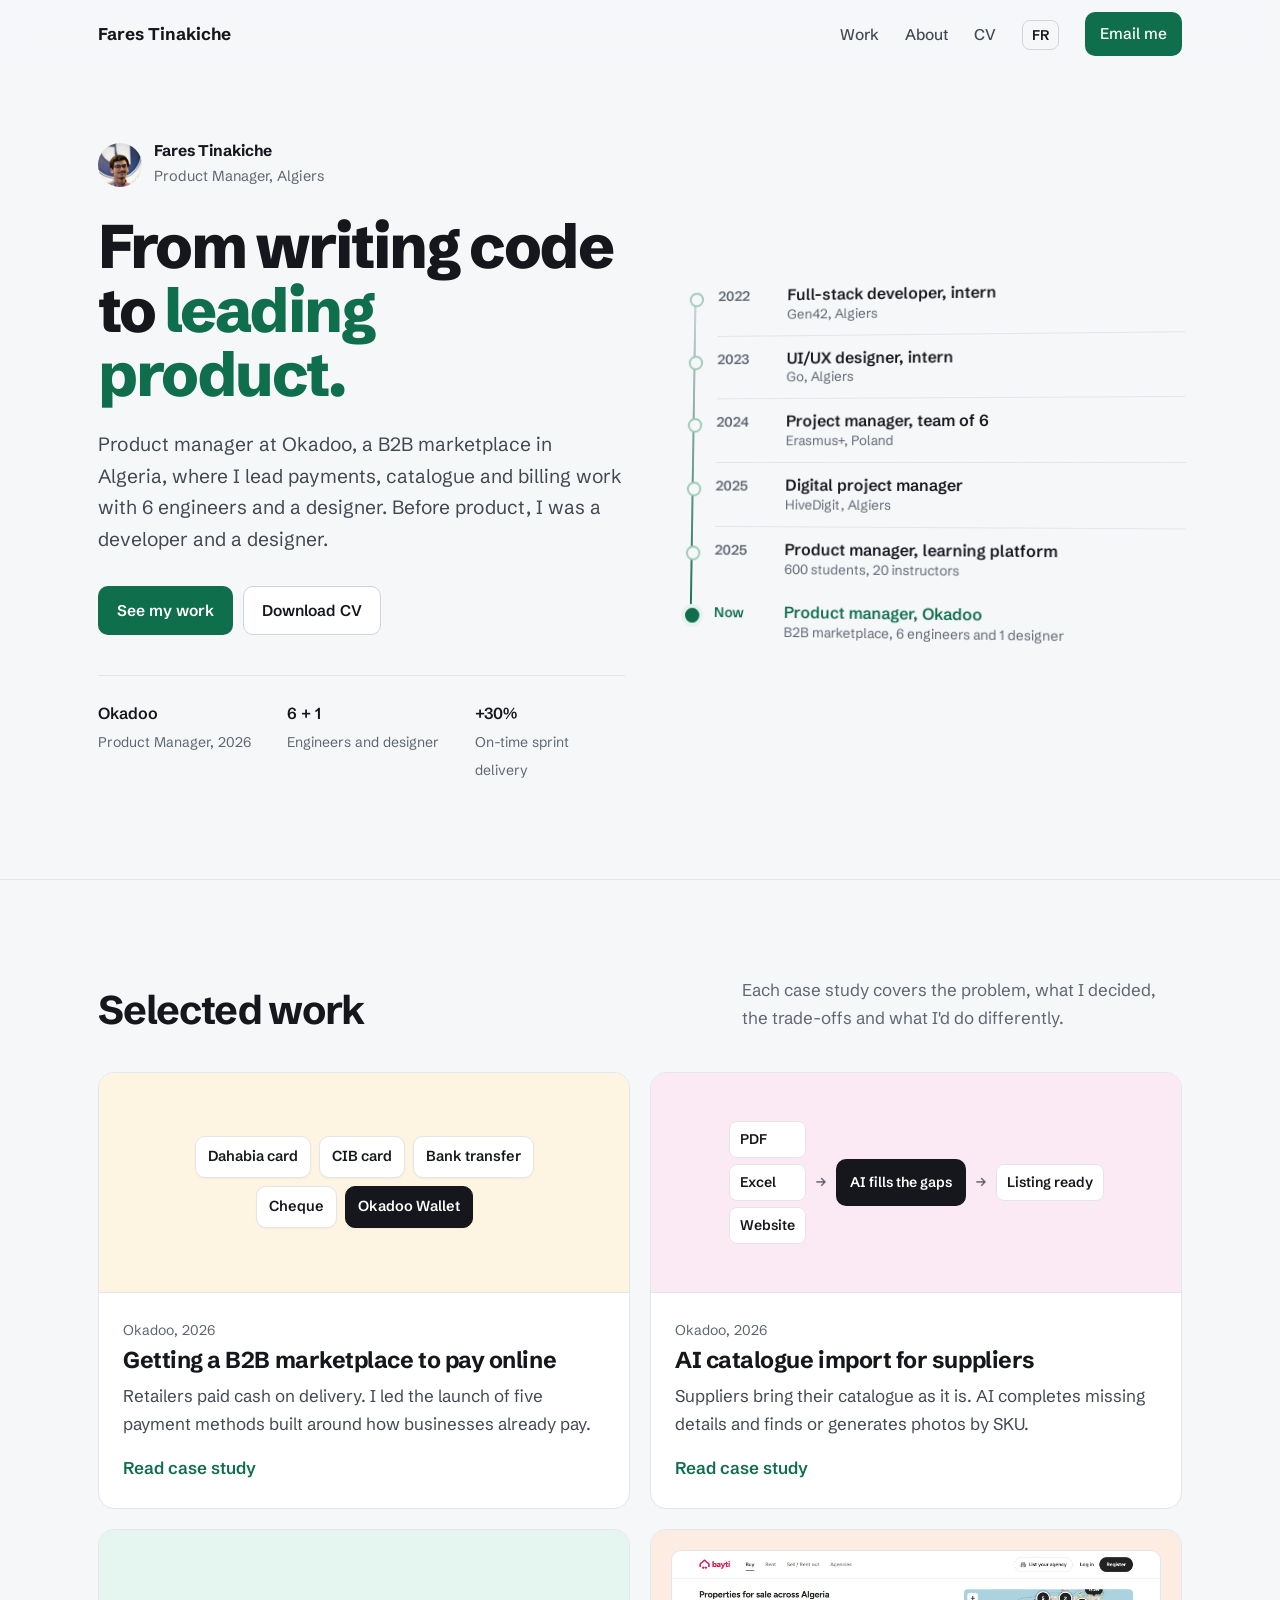
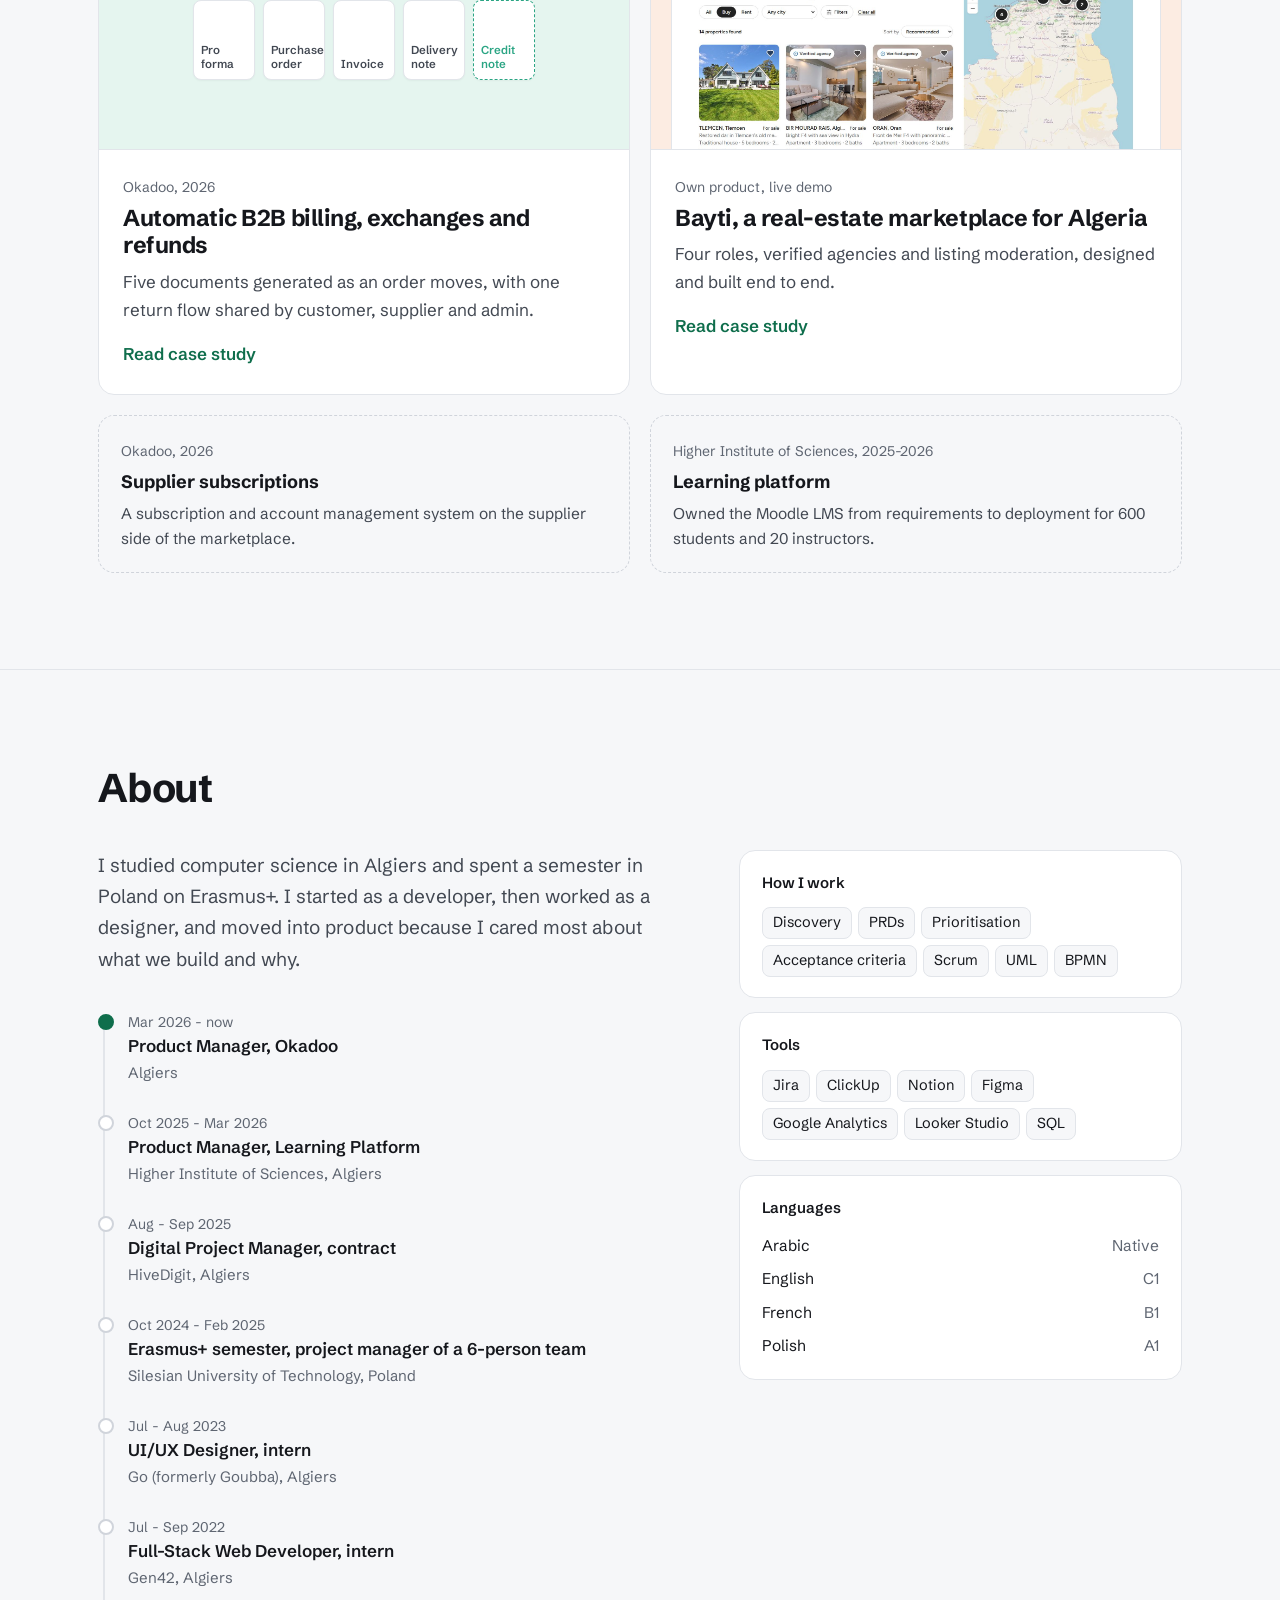
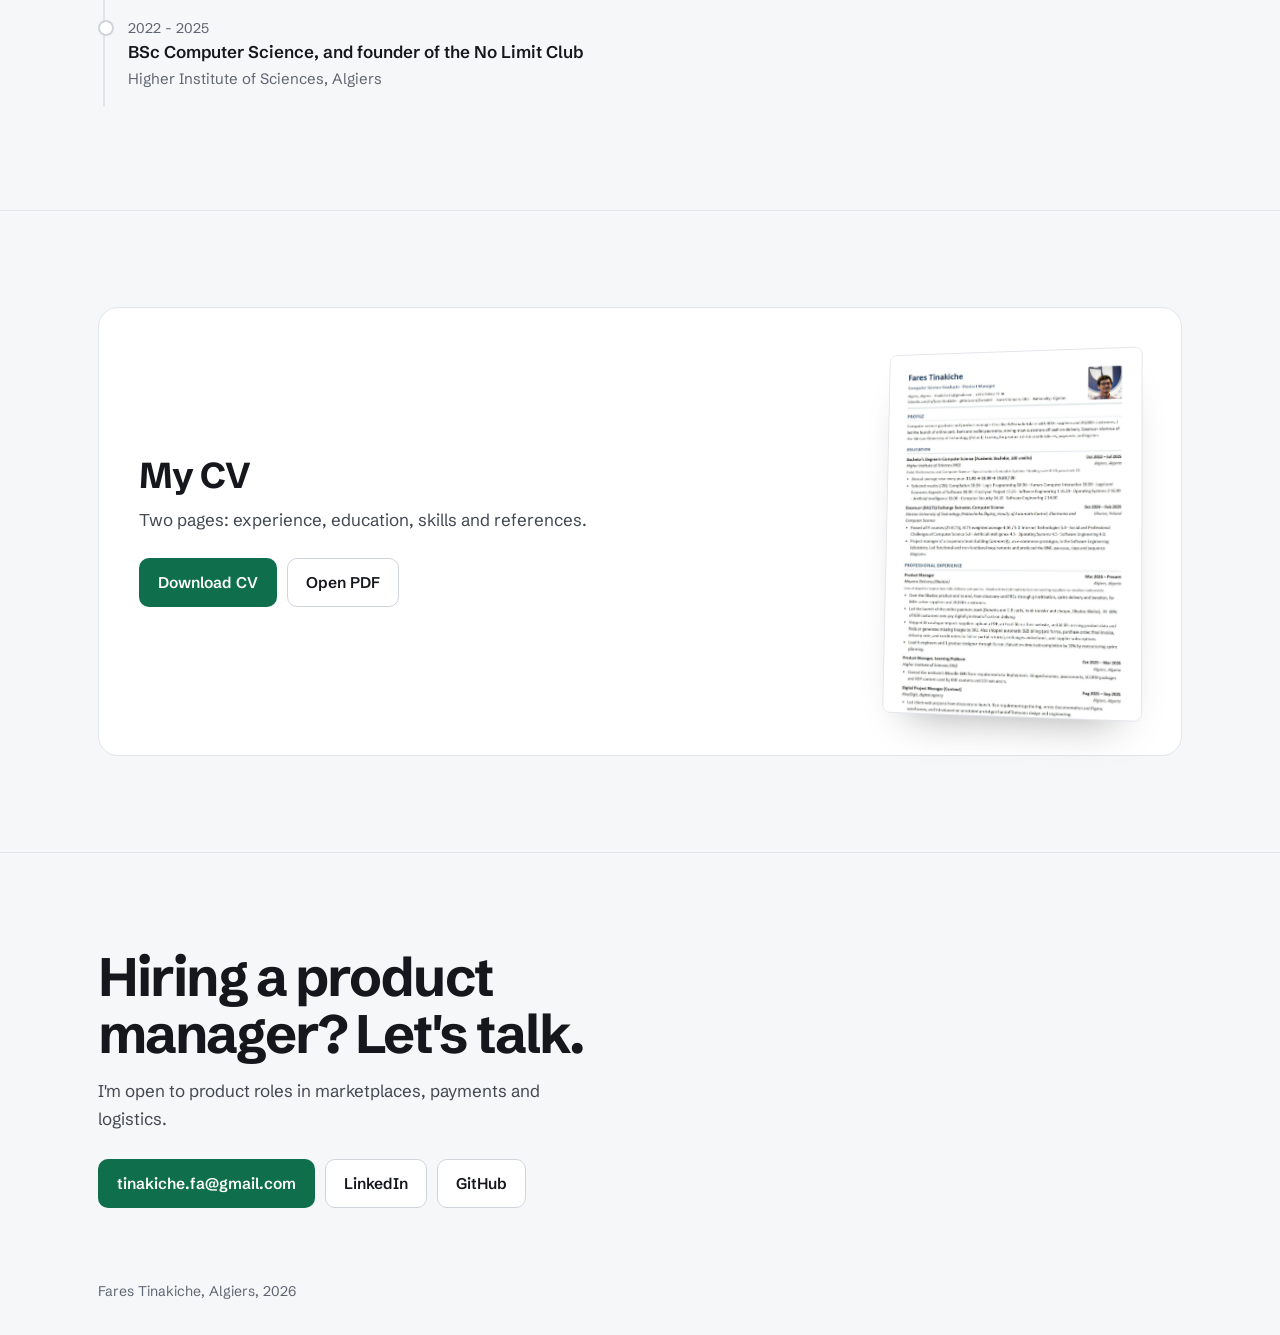
==== index.html @ 89c1ba53 "Portfolio site with English and French versions Co-Authored-By: Claude Opus 5.5 <noreply@anthropic.c" ====
<!doctype html>
<html lang="en">
<head>
<meta charset="utf-8">
<meta name="viewport" content="width=device-width, initial-scale=1">
<title>Fares Tinakiche, Product Manager</title>
<meta name="description" content="Fares Tinakiche, product manager at Okadoo, a B2B marketplace in Algeria. Case studies in payments, AI catalogue import and B2B billing.">
<link rel="icon" href="data:image/svg+xml,%3Csvg xmlns='http://www.w3.org/2000/svg' viewBox='0 0 32 32'%3E%3Crect width='32' height='32' rx='8' fill='%230f6e4c'/%3E%3Ctext x='16' y='21' font-family='Arial' font-weight='700' font-size='13' text-anchor='middle' fill='white'%3EFT%3C/text%3E%3C/svg%3E">
<link rel="preconnect" href="https://fonts.googleapis.com">
<link rel="preconnect" href="https://fonts.gstatic.com" crossorigin>
<link href="https://fonts.googleapis.com/css2?family=Schibsted+Grotesk:wght@400;500;600;700;800&display=swap" rel="stylesheet">
<style>
:root{
  --bg:#f6f7f9; --surface:#fff; --ink:#15171c; --ink-2:#424852; --muted:#5f6672; --line:#e2e5ea; --line-2:#d0d4db;
  --accent:#0f6e4c; --accent-bg:#e7f3ee;
  --pay:#f2b630; --ai:#d95a9a; --bill:#2ba584; --bayti:#e8763a;
  --sans:"Schibsted Grotesk",system-ui,"Segoe UI",sans-serif;
  --max:1140px; --r:16px;
}
*{box-sizing:border-box}
html{scroll-behavior:smooth;-webkit-text-size-adjust:100%}
@media (prefers-reduced-motion:reduce){html{scroll-behavior:auto}*{animation:none!important;transition:none!important}}
body{margin:0;background:var(--bg);color:var(--ink);font-family:var(--sans);font-size:17px;line-height:1.65;-webkit-font-smoothing:antialiased}
a{color:inherit}
img{display:block;max-width:100%;height:auto}
h1,h2,h3,p{margin:0}
:focus-visible{outline:2.5px solid var(--accent);outline-offset:3px;border-radius:6px}
.skip{position:absolute;left:-999px;top:8px;background:var(--ink);color:#fff;padding:8px 14px;z-index:60;border-radius:8px}
.skip:focus{left:8px}
.wrap{max-width:var(--max);margin:0 auto;padding:0 28px}
@media (max-width:640px){.wrap{padding:0 16px}body{font-size:16px}}

/* nav */
.nav{position:sticky;top:0;z-index:20;background:rgba(246,247,249,.85);backdrop-filter:blur(12px);-webkit-backdrop-filter:blur(12px);border-bottom:1px solid transparent;transition:border-color .2s}
.nav.scrolled{border-bottom-color:var(--line)}
.nav .wrap{display:flex;justify-content:space-between;align-items:center;height:68px}
.brand{font-weight:700;text-decoration:none;font-size:17px}
.nav ul{list-style:none;margin:0;padding:0;display:flex;gap:26px;align-items:center}
.nav ul a{text-decoration:none;font-size:15.5px;color:var(--ink-2);font-weight:500}
.nav ul a:hover{color:var(--ink)}
@media (max-width:640px){.nav .opt{display:none}}

.btn{display:inline-flex;align-items:center;gap:8px;padding:11px 18px;border-radius:10px;font-weight:600;font-size:15.5px;text-decoration:none;border:1px solid transparent;transition:background .15s,border-color .15s}
.btn.primary{background:var(--accent);color:#fff}
.btn.primary:hover{background:#0b5a3e}
.btn.ghost{background:var(--surface);border-color:var(--line-2);color:var(--ink)}
.btn.ghost:hover{border-color:var(--ink)}
.nav .btn{padding:8px 14px}

/* hero */
.hero{padding:72px 0 96px}
.hero .wrap{display:grid;grid-template-columns:minmax(0,1.05fr) minmax(0,1fr);gap:56px;align-items:center}
.who{display:flex;align-items:center;gap:12px;margin-bottom:26px}
.who img{width:44px;height:44px;border-radius:50%;object-fit:cover}
.who b{display:block;font-size:15.5px;line-height:1.3}
.who span{font-size:14.5px;color:var(--muted)}
.status{display:inline-flex;align-items:center;gap:8px;font-size:14px;color:var(--accent);background:var(--accent-bg);padding:4px 10px;border-radius:999px;margin-left:auto;font-weight:500}
.status::before{content:"";width:7px;height:7px;border-radius:50%;background:var(--accent)}
.hero{position:relative;overflow:hidden}
.hero::before{content:"";position:absolute;inset:0;background-image:radial-gradient(#cfd3da 1.1px,transparent 1.3px);background-size:22px 22px;-webkit-mask-image:radial-gradient(ellipse 70% 80% at 72% 45%,#000 20%,transparent 75%);mask-image:radial-gradient(ellipse 70% 80% at 72% 45%,#000 20%,transparent 75%);pointer-events:none}
.hero .wrap{position:relative}
.hero h1{font-size:clamp(38px,4.8vw,62px);line-height:1.04;letter-spacing:-.04em;font-weight:800;max-width:17ch}
.rot{display:block;position:relative;height:2.12em;margin-top:.04em}
.rot span{position:absolute;left:0;right:0;top:0;color:var(--c);opacity:0;transform:translateY(60%);transition:opacity .45s,transform .6s cubic-bezier(.2,.8,.2,1)}
.rot span.on{opacity:1;transform:none}
.rot span.out{opacity:0;transform:translateY(-60%)}
.stage-nav{position:absolute;left:0;right:0;bottom:4px;display:flex;justify-content:center;gap:8px}
.stage-nav button{width:34px;height:6px;border-radius:3px;border:0;background:var(--line-2);cursor:pointer;padding:0;position:relative;overflow:hidden}
.stage-nav button.on::after{content:"";position:absolute;inset:0;background:var(--c);transform-origin:left;animation:fill var(--dur,3.6s) linear forwards}
.stage.paused .stage-nav button.on::after{animation-play-state:paused}
@keyframes fill{from{transform:scaleX(0)}to{transform:scaleX(1)}}
@media (prefers-reduced-motion:reduce){.stage-nav button.on::after{animation:none;transform:none}}
.hero .lede{font-size:clamp(17px,1.5vw,19.5px);color:var(--ink-2);max-width:48ch;margin:22px 0 30px}
.hero .actions{display:flex;gap:10px;flex-wrap:wrap}
.facts{display:grid;grid-template-columns:repeat(3,auto);justify-content:start;gap:8px 36px;margin-top:40px;padding-top:24px;border-top:1px solid var(--line)}
.facts b{display:block;font-size:16px;font-weight:600}
.facts span{font-size:14px;color:var(--muted)}
@media (max-width:900px){.hero .wrap{grid-template-columns:1fr;gap:48px}.hero{padding:40px 0 72px}}
@media (max-width:520px){.facts{grid-template-columns:1fr 1fr}}

/* the one 3D moment: a stack of case-study cards */
.stage{perspective:1600px;height:540px;position:relative;margin-top:110px}
.stack{position:absolute;inset:0;transform-style:preserve-3d;transform:rotateX(calc(14deg + var(--ty,0deg))) rotateY(calc(-22deg + var(--tx,0deg))) rotateZ(4deg);transition:transform .5s cubic-bezier(.2,.8,.2,1)}
.pc{position:absolute;left:50%;top:50%;width:min(380px,82vw);margin-left:calc(min(380px,82vw) / -2);margin-top:-104px;height:208px;background:var(--surface);border:1px solid var(--line);border-radius:var(--r);padding:20px 22px;text-decoration:none;display:flex;flex-direction:column;
  transform:translate3d(calc(var(--i) * 26px),calc(var(--i) * -76px),calc(var(--i) * -70px));transition:transform .45s cubic-bezier(.2,.8,.2,1),box-shadow .3s;
  box-shadow:0 1px 2px rgba(21,23,28,.06),0 24px 40px -24px rgba(21,23,28,.35)}
.pc:hover,.pc:focus-visible{transform:translate3d(calc(var(--i) * 26px - 34px),calc(var(--i) * -76px),calc(var(--i) * -70px + 60px))}
.pc .top{display:flex;justify-content:space-between;align-items:center;gap:12px}
.pc .k{font-size:13.5px;color:var(--muted);margin-top:2px}
.pc .dot{width:28px;height:28px;border-radius:8px;background:var(--c);display:grid;place-items:center}
.pc .dot svg{width:16px;height:16px}
.pc h3{font-size:21px;letter-spacing:-.02em;line-height:1.15}
.pc p{font-size:14.5px;color:var(--ink-2);margin-top:auto;line-height:1.5}
.pc .bar{height:4px;border-radius:2px;background:var(--c);margin-top:14px;width:42%}
.float{animation:float 7s ease-in-out infinite}
@keyframes float{50%{translate:0 -10px}}
.stage-hint{position:absolute;bottom:-6px;left:0;right:0;text-align:center;font-size:13.5px;color:var(--muted)}
@media (max-width:900px){.stage{height:400px}}
@media (max-width:520px){.stage{height:340px}.pc{height:180px;margin-top:-90px}.pc p{display:none}}

/* sections */
.sec{padding:96px 0;border-top:1px solid var(--line)}
.sec-head{display:flex;justify-content:space-between;align-items:end;gap:24px;margin-bottom:40px}
.sec h2{font-size:clamp(28px,3.2vw,40px);letter-spacing:-.03em;line-height:1.1}
.sec-head p{color:var(--muted);max-width:44ch}
@media (max-width:640px){.sec{padding:72px 0}.sec-head{flex-direction:column;align-items:start}}

.cases{display:grid;grid-template-columns:repeat(2,minmax(0,1fr));gap:20px}
.case{background:var(--surface);border:1px solid var(--line);border-radius:var(--r);overflow:hidden;text-decoration:none;display:flex;flex-direction:column;transition:border-color .2s,transform .2s}
.case:hover{border-color:var(--line-2);transform:translateY(-3px)}
.case .vis{height:220px;background:var(--tint);display:grid;place-items:center;padding:24px;border-bottom:1px solid var(--line);overflow:hidden}
.case .body{padding:22px 24px 26px}
.case .k{font-size:14px;color:var(--muted)}
.case h3{font-size:23px;letter-spacing:-.02em;margin:4px 0 8px;line-height:1.2}
.case p{color:var(--ink-2)}
.case .more{display:inline-block;margin-top:16px;font-weight:600;color:var(--accent)}
.case:hover .more{text-decoration:underline;text-underline-offset:4px}
@media (max-width:820px){.cases{grid-template-columns:1fr}}
/* small product illustrations, built from real facts */
.chips{display:flex;flex-wrap:wrap;gap:8px;justify-content:center;max-width:340px}
.chips span{background:#fff;border:1px solid var(--line);border-radius:10px;padding:8px 12px;font-size:14.5px;font-weight:600;box-shadow:0 1px 2px rgba(0,0,0,.04)}
.chips span.on{background:var(--ink);color:#fff;border-color:var(--ink)}
.flow{display:flex;align-items:center;gap:10px;font-size:14px;font-weight:600}
.flow .col{display:grid;gap:6px}
.flow .col span{background:#fff;border:1px solid var(--line);border-radius:8px;padding:6px 10px}
.flow .ai{background:var(--ink);color:#fff;border-radius:10px;padding:12px 14px}
.flow .arr{color:var(--muted)}
.docs{display:flex;gap:8px;align-items:flex-end}
.docs span{width:62px;height:80px;background:#fff;border:1px solid var(--line);border-radius:8px;display:flex;align-items:flex-end;padding:7px;font-size:11.5px;font-weight:600;line-height:1.2;color:var(--ink-2);box-shadow:0 1px 2px rgba(0,0,0,.04)}
.docs span.cn{border-style:dashed;border-color:var(--bill);color:var(--bill)}
.case .shot{width:100%;height:100%;object-fit:cover;object-position:top;border-radius:10px;border:1px solid var(--line)}
.case.has-shot .vis{padding:20px 20px 0;place-items:end center}
@media (max-width:420px){.docs span{width:48px;height:66px;font-size:10px}.flow{font-size:12.5px}}

.also{display:grid;grid-template-columns:1fr 1fr;gap:20px;margin-top:20px}
.also div{border:1px dashed var(--line-2);border-radius:var(--r);padding:20px 22px}
.also .k{font-size:14px;color:var(--muted)}
.also h3{font-size:18px;margin:3px 0 4px}
.also p{color:var(--ink-2);font-size:15.5px}
@media (max-width:700px){.also{grid-template-columns:1fr}}

.about{display:grid;grid-template-columns:minmax(0,1.3fr) minmax(0,1fr);gap:64px}
.about .intro{font-size:19px;color:var(--ink-2);max-width:52ch;margin-bottom:32px}
.tl{list-style:none;margin:0;padding:0;position:relative}
.tl::before{content:"";position:absolute;left:5px;top:8px;bottom:8px;width:2px;background:var(--line)}
.tl li{position:relative;padding:0 0 22px 30px}
.tl li::before{content:"";position:absolute;left:0;top:7px;width:12px;height:12px;border-radius:50%;background:var(--surface);border:2px solid var(--line-2)}
.tl li.now::before{border-color:var(--accent);background:var(--accent)}
.tl .d{font-size:14px;color:var(--muted)}
.tl b{display:block;font-weight:600;line-height:1.35}
.tl span.p{font-size:15px;color:var(--muted)}
.side{display:grid;gap:14px;align-content:start}
.side > div{background:var(--surface);border:1px solid var(--line);border-radius:var(--r);padding:20px 22px}
.side h3{font-size:15px;font-weight:600;margin-bottom:12px}
.tags{display:flex;flex-wrap:wrap;gap:6px}
.tags span{background:var(--bg);border:1px solid var(--line);border-radius:8px;padding:3px 10px;font-size:14.5px}
.langs{margin:0;display:grid;gap:8px}
.langs div{display:flex;justify-content:space-between;font-size:15.5px}
.langs dd{margin:0;color:var(--muted)}
@media (max-width:860px){.about{grid-template-columns:1fr;gap:40px}}

.cv{display:grid;grid-template-columns:minmax(0,1fr) 260px;gap:48px;align-items:center;background:var(--surface);border:1px solid var(--line);border-radius:20px;padding:40px}
.cv p{color:var(--ink-2);margin:10px 0 24px;max-width:46ch}
.cv .doc{display:block;border-radius:8px;overflow:hidden;border:1px solid var(--line);box-shadow:0 24px 40px -26px rgba(21,23,28,.4);transform:perspective(900px) rotateY(-10deg) rotateX(4deg);transition:transform .4s}
.cv .doc:hover{transform:none}
.btns{display:flex;gap:10px;flex-wrap:wrap}
@media (max-width:720px){.cv{grid-template-columns:1fr;padding:28px}.cv .doc{max-width:220px}}

.foot{padding:96px 0 32px;border-top:1px solid var(--line)}
.foot h2{font-size:clamp(32px,4.4vw,54px);letter-spacing:-.035em;line-height:1.05;max-width:18ch}
.foot p{color:var(--ink-2);margin:14px 0 26px;max-width:48ch}
.foot small{display:block;margin-top:72px;color:var(--muted);font-size:14px}

/* hero: career path as a timeline on a tilted 3D panel */
.hero h1 .hl{color:var(--accent)}
.stage{perspective:1300px;height:auto;margin-top:0}
.career{transform:rotateY(calc(-10deg + var(--tx,0deg))) rotateX(calc(6deg + var(--ty,0deg)));transition:transform .5s cubic-bezier(.2,.8,.2,1)}
.career ol{list-style:none;margin:0;padding:0 0 0 34px;position:relative;isolation:isolate}
.career ol::before,.career ol::after{content:"";position:absolute;left:11px;top:30px;bottom:38px;width:3px;border-radius:2px;z-index:0}
.career ol::before{background:var(--line-2)}
.career ol::after{background:linear-gradient(var(--line-2),var(--accent));transform-origin:top;animation:c-draw 1.8s cubic-bezier(.4,0,.2,1) .2s both}
.career li{position:relative;z-index:1;display:grid;grid-template-columns:52px minmax(0,1fr);gap:12px;align-items:center;background:var(--surface);border:1px solid var(--line);border-radius:14px;padding:11px 16px;margin:0 0 9px;
  transform:translateZ(0);box-shadow:0 1px 2px rgba(21,23,28,.05),0 16px 28px -22px rgba(21,23,28,.4);
  animation:c-in .55s cubic-bezier(.2,.8,.2,1) both;animation-delay:calc(.3s + var(--n) * .22s)}
.career li::before{content:"";position:absolute;left:-28px;top:50%;margin-top:-6.5px;width:13px;height:13px;border-radius:50%;background:var(--accent-bg);border:3px solid #8fc3ad;box-shadow:0 0 0 3px var(--bg)}
.career .y{font-size:14px;font-weight:700;color:var(--muted)}
.career b{display:block;font-size:15.5px;font-weight:600;line-height:1.3}
.career li span:not(.y){display:block;font-size:13.5px;color:var(--muted);line-height:1.4}
.career li.now{border-color:var(--accent);background:linear-gradient(0deg,var(--accent-bg),var(--surface));padding:15px 16px}
.career li.now .y{color:var(--accent)}
.career li.now b{font-size:17px}
.career li.now::before{background:var(--accent);border-color:var(--accent)}
.career li.now::after{content:"";position:absolute;left:-32px;top:50%;margin-top:-10.5px;width:21px;height:21px;border-radius:50%;border:2px solid var(--accent);opacity:0;animation:c-ping 2.4s ease-out 2.2s infinite}
@keyframes c-draw{from{transform:scaleY(0)}to{transform:scaleY(1)}}
@keyframes c-in{from{opacity:0;transform:translateX(-16px)}to{opacity:1;transform:none}}
@keyframes c-ping{0%{opacity:.7;transform:scale(.8)}100%{opacity:0;transform:scale(1.9)}}
@media (prefers-reduced-motion:reduce){.career,.career ol::after,.career li,.career li.now::after{animation:none!important}}
@media (max-width:900px){.career{transform:rotateY(-5deg) rotateX(3deg)}}
@media (max-width:520px){.career li{grid-template-columns:44px minmax(0,1fr);padding:10px 12px}}

/* clean pass: no dot grid, no boxes, no pulse; a quiet line with text */
.hero::before{display:none}
.career{transform:rotateY(calc(-6deg + var(--tx,0deg))) rotateX(calc(3deg + var(--ty,0deg)))}
.career ol{padding-left:30px}
.career ol::before,.career ol::after{left:5px;width:2px;top:24px;bottom:30px}
.career li,.career li.now{display:grid;grid-template-columns:56px minmax(0,1fr);gap:16px;align-items:baseline;background:none;border:0;border-radius:0;box-shadow:none;padding:12px 0;margin:0}
.career li + li{border-top:1px solid var(--line)}
.career li::before{left:-30px;top:19px;margin-top:0;width:11px;height:11px;background:var(--bg);border:2px solid #9ccbb6;box-shadow:none}
.career li.now::before{background:var(--accent);border-color:var(--accent);box-shadow:0 0 0 4px var(--accent-bg)}
.career li.now::after{display:none}
.career .y{font-size:14px;font-weight:600;color:var(--muted)}
.career b{font-size:16px;font-weight:600}
.career li.now b{font-size:16px;color:var(--accent)}
.career li.now .y{color:var(--accent)}
@media (max-width:900px){.career{transform:none}}
.nav ul a.lang{font-size:14px;font-weight:600;color:var(--ink);border:1px solid var(--line-2);border-radius:8px;padding:5px 9px}
.nav ul a.lang:hover{border-color:var(--ink)}
</style>
</head>
<body>
<a class="skip" href="#main">Skip to content</a>
<header class="nav" id="nav"><div class="wrap">
  <a class="brand" href="#top">Fares Tinakiche</a>
  <ul>
    <li class="opt"><a href="#work">Work</a></li>
    <li class="opt"><a href="#about">About</a></li>
    <li class="opt"><a href="#cv">CV</a></li>
    <li><a class="lang" href="fr/index.html" hreflang="fr" lang="fr" title="Version française">FR</a></li>
    <li><a class="btn primary" href="mailto:tinakiche.fa@gmail.com">Email me</a></li>
  </ul>
</div></header>

<main id="main">
<section class="hero" id="top">
  <div class="wrap">
    <div>
      <div class="who">
        <img src="assets/fares.jpg" width="400" height="400" alt="Portrait of Fares Tinakiche">
        <div><b>Fares Tinakiche</b><span>Product Manager, Algiers</span></div>
      </div>
      <h1>From writing code to <span class="hl">leading product.</span></h1>
      <p class="lede">Product manager at Okadoo, a B2B marketplace in Algeria, where I lead payments, catalogue and billing work with 6 engineers and a designer. Before product, I was a developer and a designer.</p>
      <div class="actions">
        <a class="btn primary" href="#work">See my work</a>
        <a class="btn ghost" href="assets/Fares_Tinakiche_CV.pdf" download>Download CV</a>
      </div>
      <div class="facts">
        <div><b>Okadoo</b><span>Product Manager, 2026</span></div>
        <div><b>6 + 1</b><span>Engineers and designer</span></div>
        <div><b>+30%</b><span>On-time sprint delivery</span></div>
      </div>
    </div>

    <div class="stage" id="stage">
      <div class="career" id="stack"><ol aria-label="Career path">
        <li style="--n:0"><span class="y">2022</span><div><b>Full-stack developer, intern</b><span>Gen42, Algiers</span></div></li>
        <li style="--n:1"><span class="y">2023</span><div><b>UI/UX designer, intern</b><span>Go, Algiers</span></div></li>
        <li style="--n:2"><span class="y">2024</span><div><b>Project manager, team of 6</b><span>Erasmus+, Poland</span></div></li>
        <li style="--n:3"><span class="y">2025</span><div><b>Digital project manager</b><span>HiveDigit, Algiers</span></div></li>
        <li style="--n:4"><span class="y">2025</span><div><b>Product manager, learning platform</b><span>600 students, 20 instructors</span></div></li>
        <li style="--n:5" class="now"><span class="y">Now</span><div><b>Product manager, Okadoo</b><span>B2B marketplace, 6 engineers and 1 designer</span></div></li>
      </ol></div>
    </div>
  </div>
</section>

<section class="sec" id="work">
  <div class="wrap">
    <div class="sec-head"><h2>Selected work</h2><p>Each case study covers the problem, what I decided, the trade-offs and what I'd do differently.</p></div>
    <div class="cases">
      <a class="case" href="work/payments.html" style="--tint:#fdf4e1">
        <div class="vis"><div class="chips"><span>Dahabia card</span><span>CIB card</span><span>Bank transfer</span><span>Cheque</span><span class="on">Okadoo Wallet</span></div></div>
        <div class="body"><span class="k">Okadoo, 2026</span><h3>Getting a B2B marketplace to pay online</h3><p>Retailers paid cash on delivery. I led the launch of five payment methods built around how businesses already pay.</p><span class="more">Read case study</span></div>
      </a>
      <a class="case" href="work/ai-import.html" style="--tint:#fbeaf3">
        <div class="vis"><div class="flow"><div class="col"><span>PDF</span><span>Excel</span><span>Website</span></div><span class="arr">&rarr;</span><span class="ai">AI fills the gaps</span><span class="arr">&rarr;</span><div class="col"><span>Listing ready</span></div></div></div>
        <div class="body"><span class="k">Okadoo, 2026</span><h3>AI catalogue import for suppliers</h3><p>Suppliers bring their catalogue as it is. AI completes missing details and finds or generates photos by SKU.</p><span class="more">Read case study</span></div>
      </a>
      <a class="case" href="work/billing.html" style="--tint:#e5f5ef">
        <div class="vis"><div class="docs"><span>Pro forma</span><span>Purchase order</span><span>Invoice</span><span>Delivery note</span><span class="cn">Credit note</span></div></div>
        <div class="body"><span class="k">Okadoo, 2026</span><h3>Automatic B2B billing, exchanges and refunds</h3><p>Five documents generated as an order moves, with one return flow shared by customer, supplier and admin.</p><span class="more">Read case study</span></div>
      </a>
      <a class="case has-shot" href="work/bayti.html" style="--tint:#fcece2">
        <div class="vis"><img class="shot" src="assets/search.jpg" width="1800" height="1125" loading="lazy" alt="Bayti search results with a map of Algeria"></div>
        <div class="body"><span class="k">Own product, live demo</span><h3>Bayti, a real-estate marketplace for Algeria</h3><p>Four roles, verified agencies and listing moderation, designed and built end to end.</p><span class="more">Read case study</span></div>
      </a>
    </div>
    <div class="also">
      <div><span class="k">Okadoo, 2026</span><h3>Supplier subscriptions</h3><p>A subscription and account management system on the supplier side of the marketplace.</p></div>
      <div><span class="k">Higher Institute of Sciences, 2025-2026</span><h3>Learning platform</h3><p>Owned the Moodle LMS from requirements to deployment for 600 students and 20 instructors.</p></div>
    </div>
  </div>
</section>

<section class="sec" id="about">
  <div class="wrap">
    <div class="sec-head"><h2>About</h2></div>
    <div class="about">
      <div>
        <p class="intro">I studied computer science in Algiers and spent a semester in Poland on Erasmus+. I started as a developer, then worked as a designer, and moved into product because I cared most about what we build and why.</p>
        <ol class="tl">
          <li class="now"><span class="d">Mar 2026 - now</span><b>Product Manager, Okadoo</b><span class="p">Algiers</span></li>
          <li><span class="d">Oct 2025 - Mar 2026</span><b>Product Manager, Learning Platform</b><span class="p">Higher Institute of Sciences, Algiers</span></li>
          <li><span class="d">Aug - Sep 2025</span><b>Digital Project Manager, contract</b><span class="p">HiveDigit, Algiers</span></li>
          <li><span class="d">Oct 2024 - Feb 2025</span><b>Erasmus+ semester, project manager of a 6-person team</b><span class="p">Silesian University of Technology, Poland</span></li>
          <li><span class="d">Jul - Aug 2023</span><b>UI/UX Designer, intern</b><span class="p">Go (formerly Goubba), Algiers</span></li>
          <li><span class="d">Jul - Sep 2022</span><b>Full-Stack Web Developer, intern</b><span class="p">Gen42, Algiers</span></li>
          <li><span class="d">2022 - 2025</span><b>BSc Computer Science, and founder of the No Limit Club</b><span class="p">Higher Institute of Sciences, Algiers</span></li>
        </ol>
      </div>
      <div class="side">
        <div><h3>How I work</h3><div class="tags"><span>Discovery</span><span>PRDs</span><span>Prioritisation</span><span>Acceptance criteria</span><span>Scrum</span><span>UML</span><span>BPMN</span></div></div>
        <div><h3>Tools</h3><div class="tags"><span>Jira</span><span>ClickUp</span><span>Notion</span><span>Figma</span><span>Google Analytics</span><span>Looker Studio</span><span>SQL</span></div></div>
        <div><h3>Languages</h3><dl class="langs"><div><dt>Arabic</dt><dd>Native</dd></div><div><dt>English</dt><dd>C1</dd></div><div><dt>French</dt><dd>B1</dd></div><div><dt>Polish</dt><dd>A1</dd></div></dl></div>
      </div>
    </div>
  </div>
</section>

<section class="sec" id="cv">
  <div class="wrap">
    <div class="cv">
      <div>
        <h2 style="font-size:clamp(26px,3vw,36px);letter-spacing:-.03em">My CV</h2>
        <p>Two pages: experience, education, skills and references.</p>
        <div class="btns">
          <a class="btn primary" href="assets/Fares_Tinakiche_CV.pdf" download>Download CV</a>
          <a class="btn ghost" href="assets/Fares_Tinakiche_CV.pdf" target="_blank" rel="noopener">Open PDF</a>
        </div>
      </div>
      <a class="doc" href="assets/Fares_Tinakiche_CV.pdf" target="_blank" rel="noopener"><img src="assets/cv_preview.jpg" width="1191" height="1684" loading="lazy" alt="Preview of the first page of the CV"></a>
    </div>
  </div>
</section>
</main>

<footer class="foot" id="contact">
  <div class="wrap">
    <h2>Hiring a product manager? Let's talk.</h2>
    <p>I'm open to product roles in marketplaces, payments and logistics.</p>
    <div class="btns">
      <a class="btn primary" href="mailto:tinakiche.fa@gmail.com">tinakiche.fa@gmail.com</a>
      <a class="btn ghost" href="https://www.linkedin.com/in/fares-tinakiche" target="_blank" rel="noopener">LinkedIn</a>
      <a class="btn ghost" href="https://github.com/Fares00T" target="_blank" rel="noopener">GitHub</a>
    </div>
    <small>Fares Tinakiche, Algiers, 2026</small>
  </div>
</footer>

<script>
// the stack tilts gently toward the pointer
(function () {
  var stage = document.getElementById('stage'), stack = document.getElementById('stack');
  if (!matchMedia('(prefers-reduced-motion: reduce)').matches && matchMedia('(hover: hover)').matches) {
    addEventListener('pointermove', function (e) {
      var r = stage.getBoundingClientRect(), x = (e.clientX - (r.left + r.width / 2)) / innerWidth, y = (e.clientY - (r.top + r.height / 2)) / innerHeight;
      stack.style.setProperty('--tx', (x * 14).toFixed(2) + 'deg');
      stack.style.setProperty('--ty', (-y * 10).toFixed(2) + 'deg');
    });
  }
  var nav = document.getElementById('nav');
  addEventListener('scroll', function () { nav.classList.toggle('scrolled', scrollY > 8); }, { passive: true });
})();
</script>
</body>
</html>
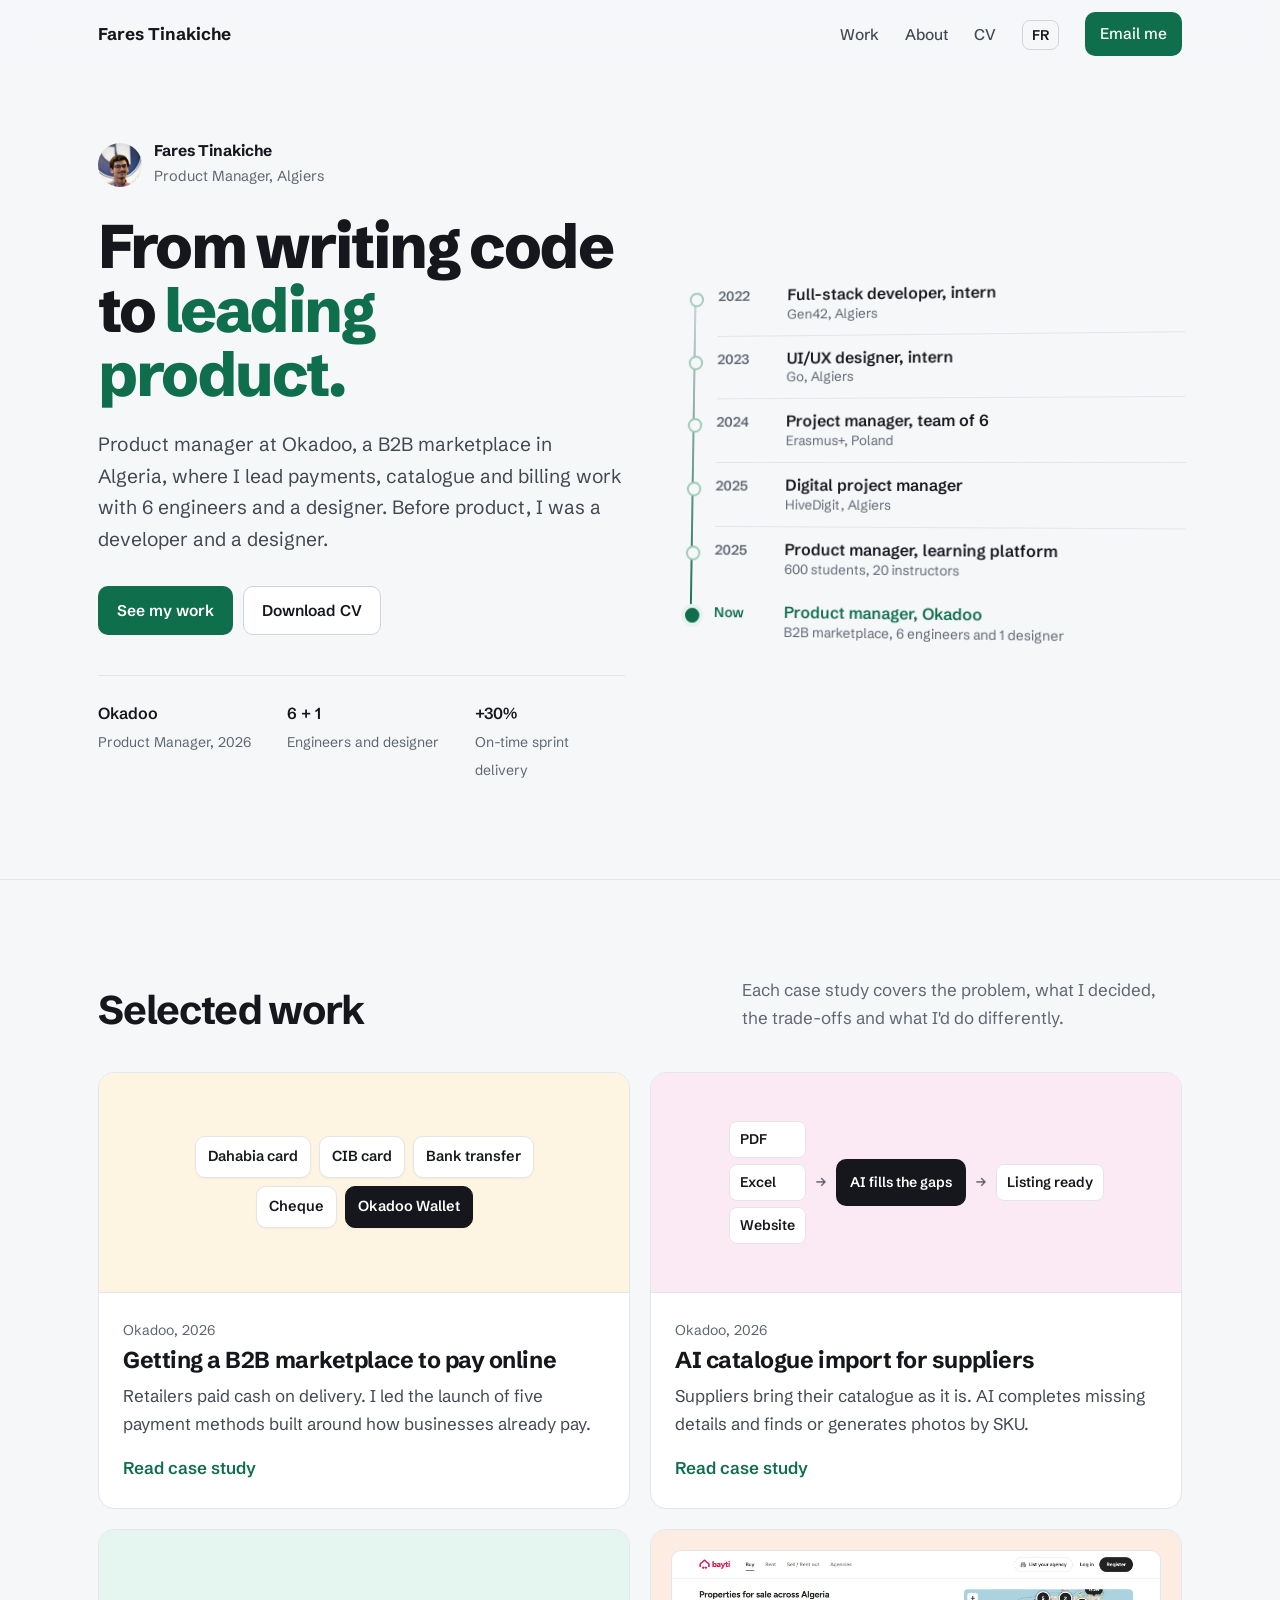
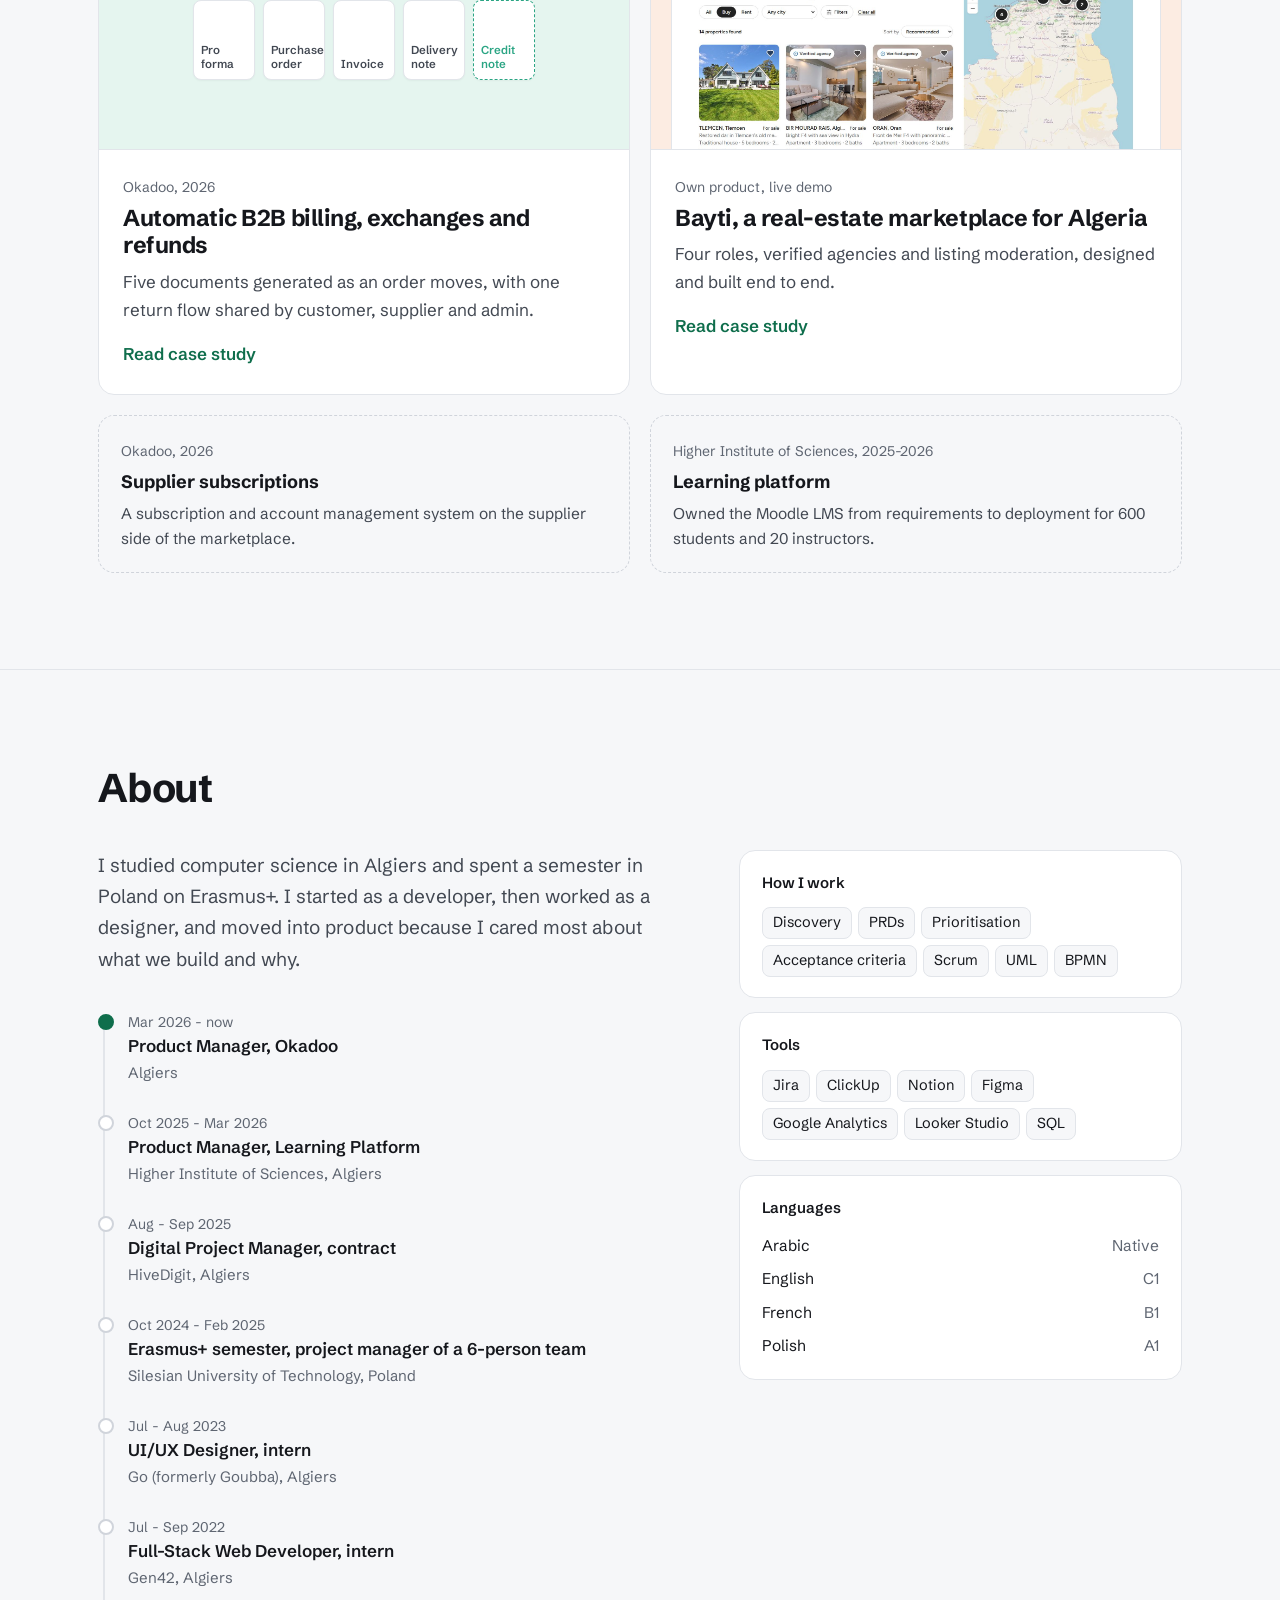
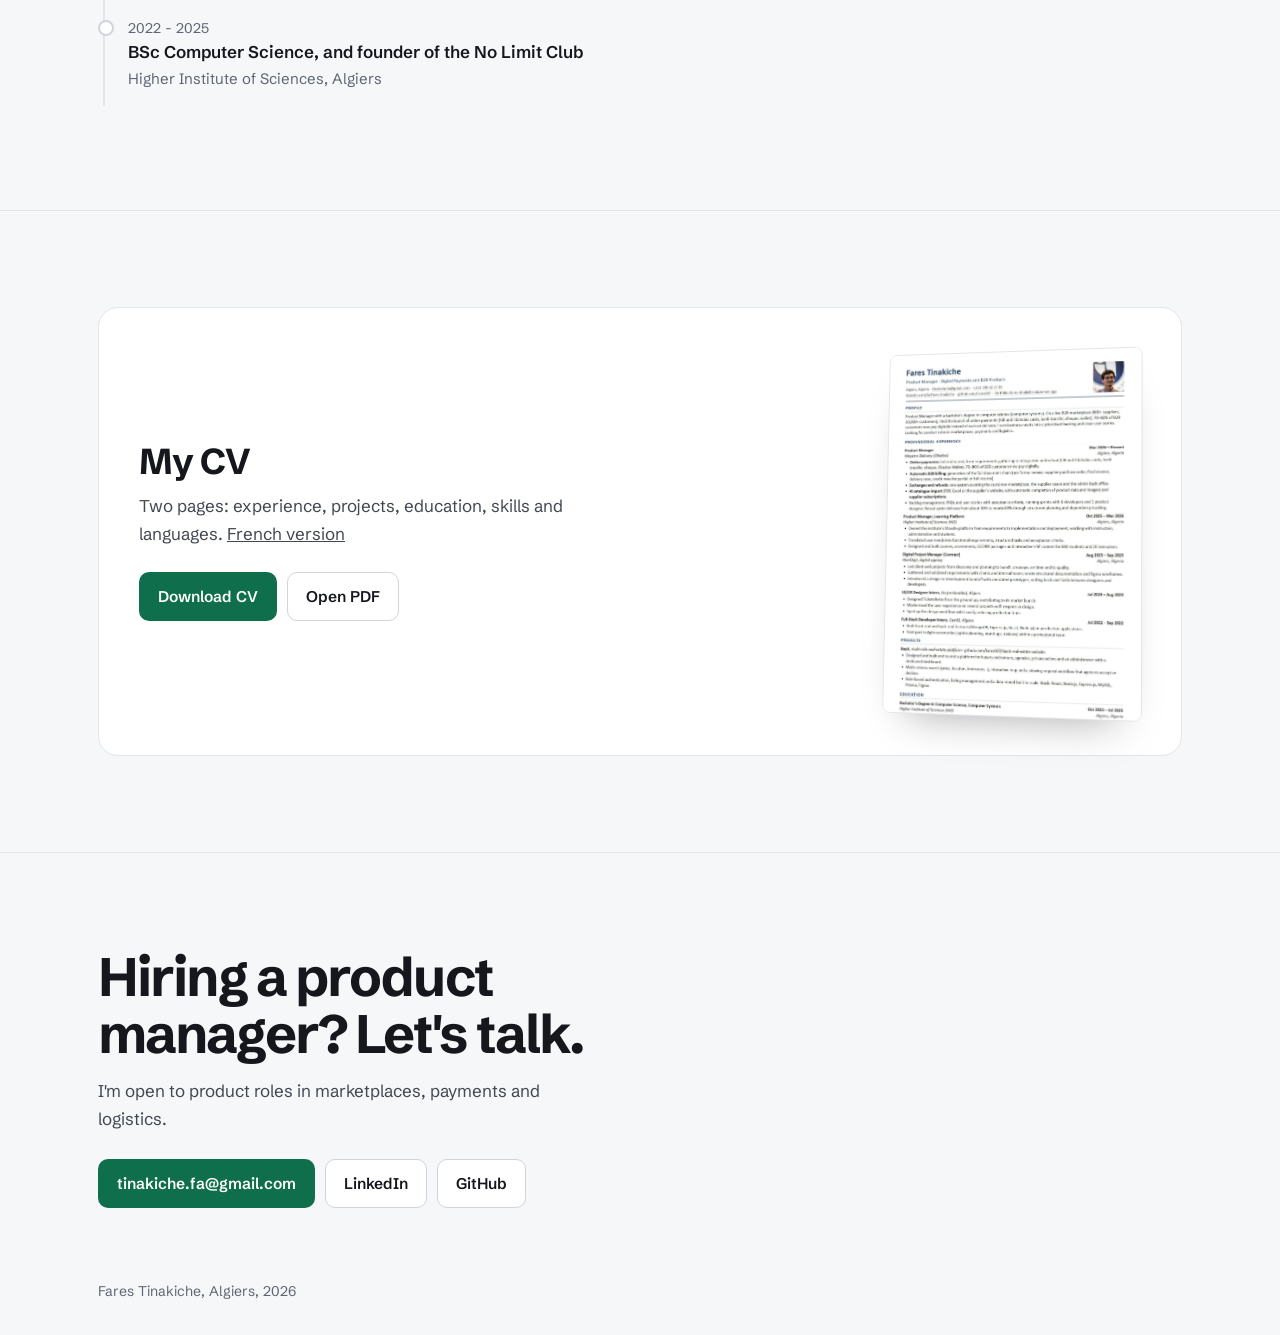
==== commit be4ecb68: "Rebuild English CV in the new layout, matching the French CV Co-Authored-By: Claude Opus 5.5 <norepl" ====
--- a/index.html
+++ b/index.html
@@ -322,7 +322,7 @@
     <div class="cv">
       <div>
         <h2 style="font-size:clamp(26px,3vw,36px);letter-spacing:-.03em">My CV</h2>
-        <p>Two pages: experience, education, skills and references.</p>
+        <p>Two pages: experience, projects, education, skills and languages. <a href="assets/Fares_Tinakiche_CV_FR.pdf" target="_blank" rel="noopener" hreflang="fr">French version</a></p>
         <div class="btns">
           <a class="btn primary" href="assets/Fares_Tinakiche_CV.pdf" download>Download CV</a>
           <a class="btn ghost" href="assets/Fares_Tinakiche_CV.pdf" target="_blank" rel="noopener">Open PDF</a>
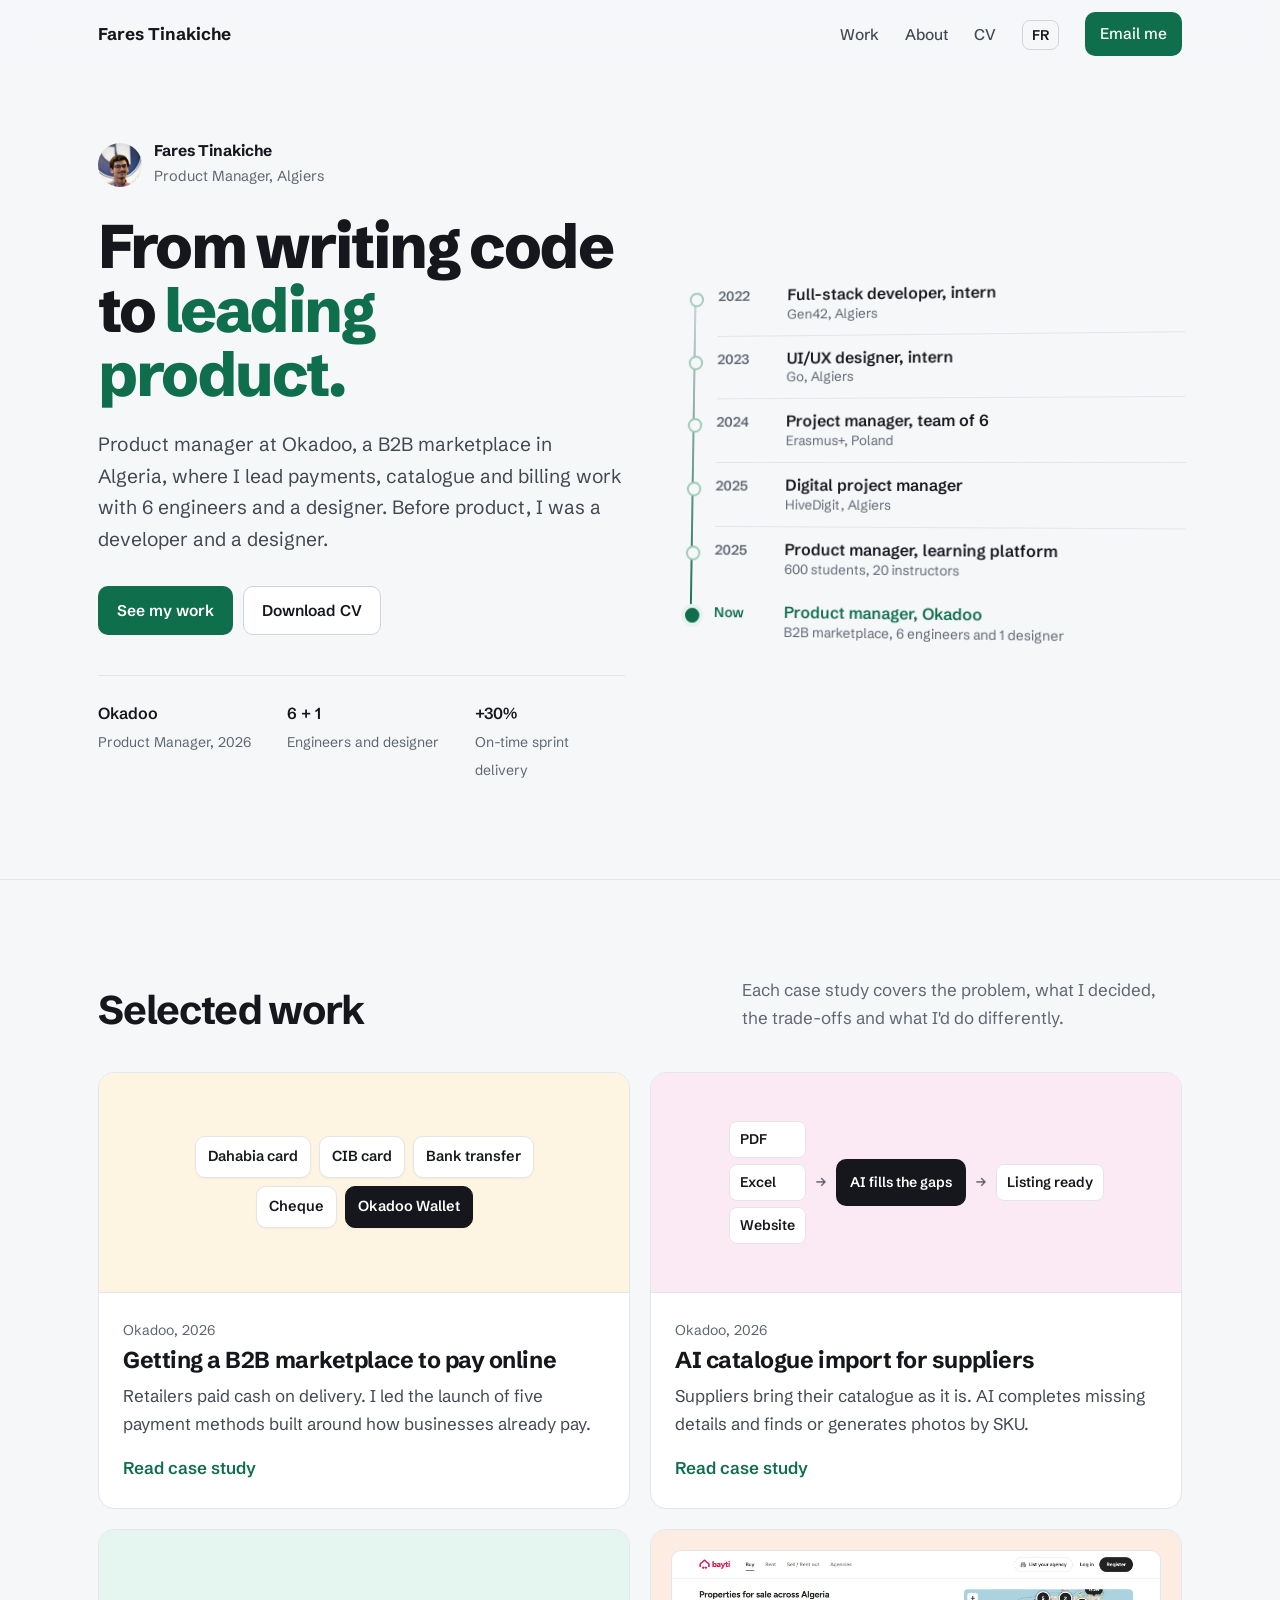
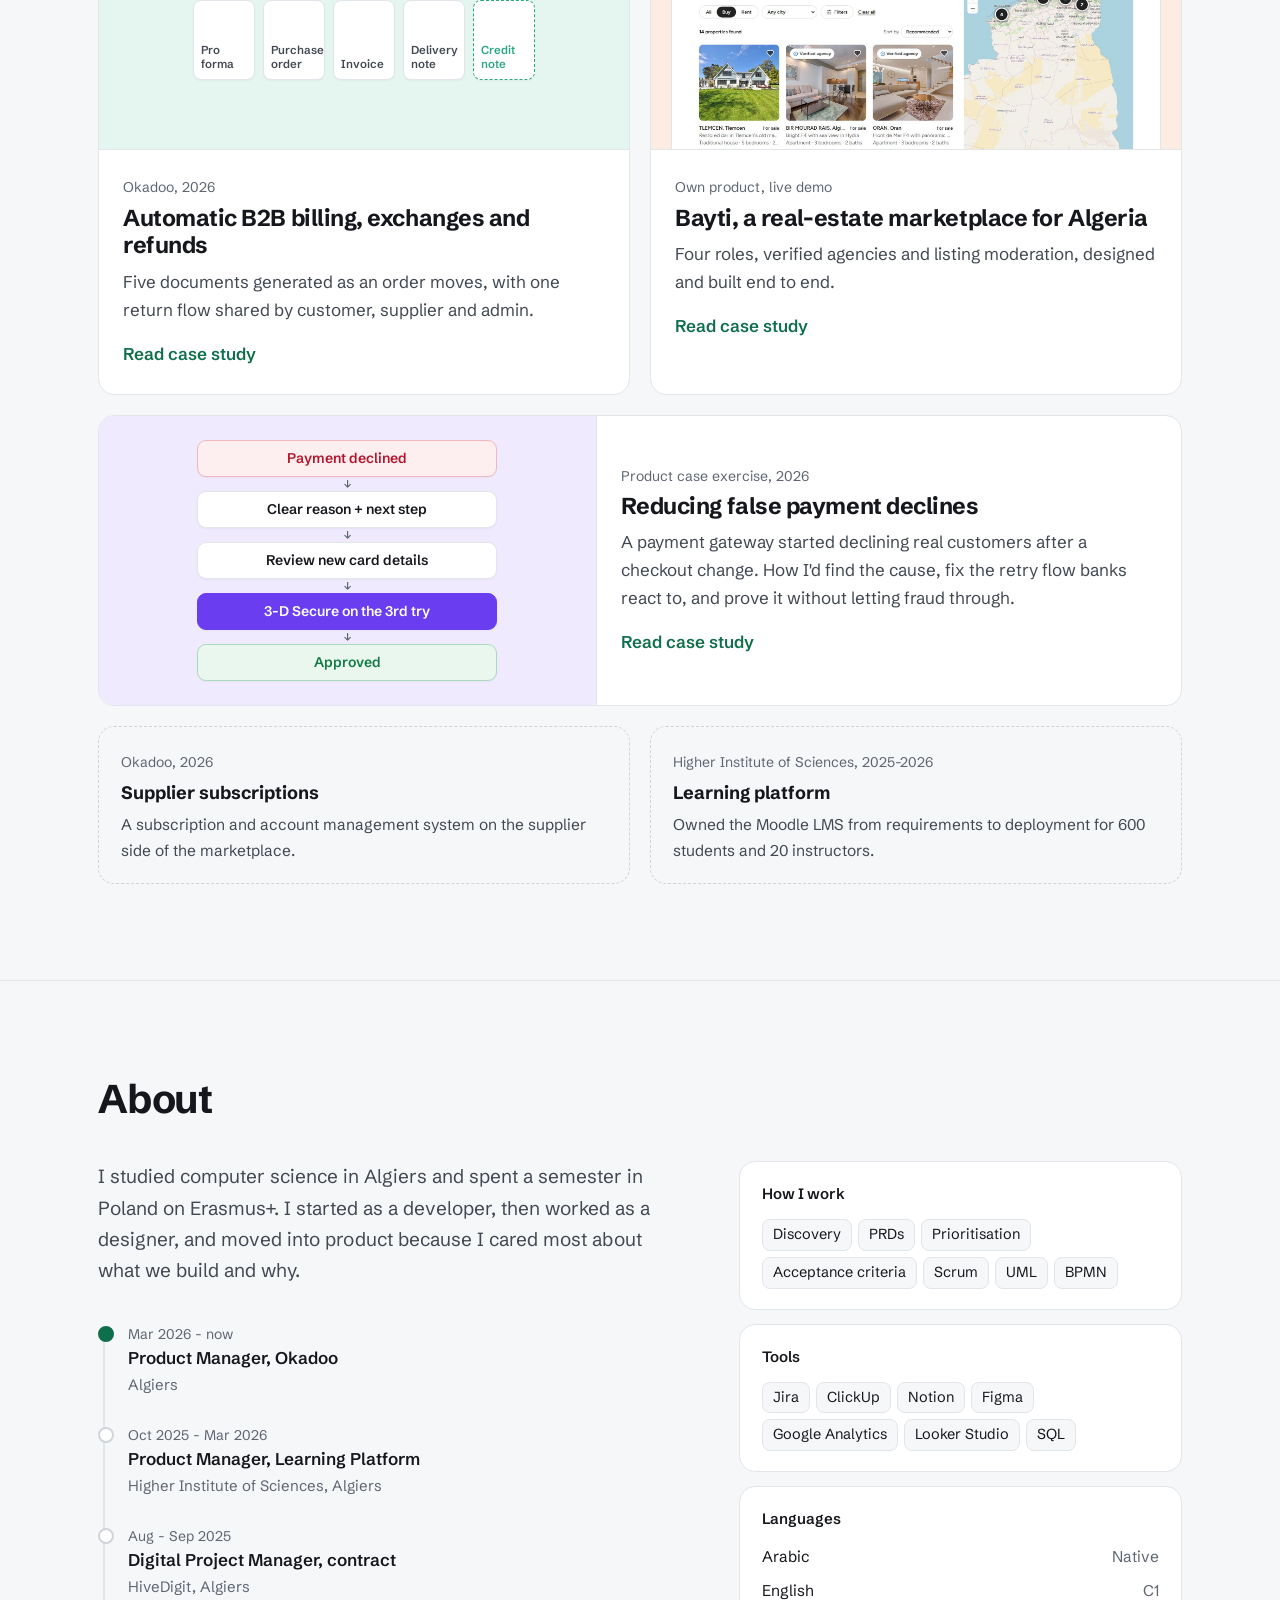
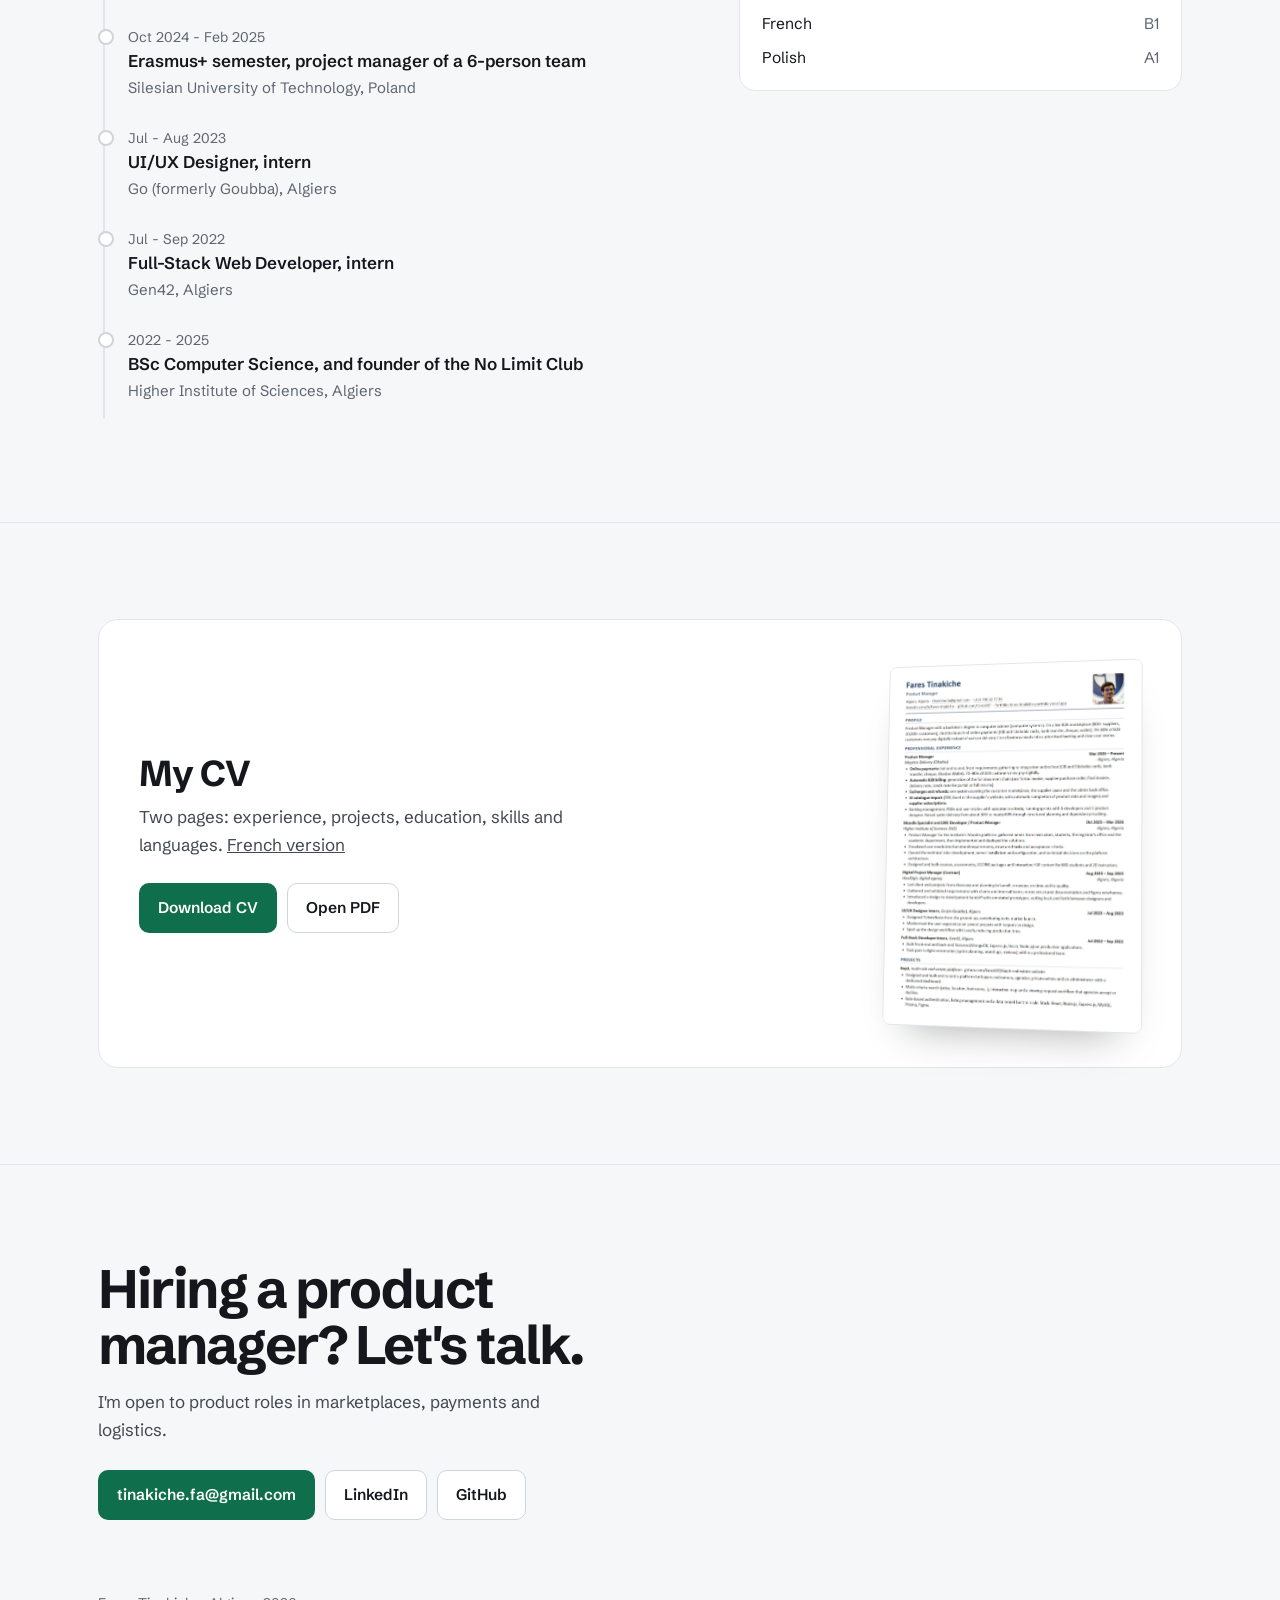
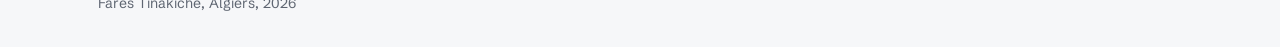
==== commit 4e1d4681: "Add the false payment declines case study New English and French case study pages for the PM case ex" ====
--- a/index.html
+++ b/index.html
@@ -1,6 +1,14 @@
 <!doctype html>
 <html lang="en">
 <head>
+<!-- Google tag (gtag.js) -->
+<script async src="https://www.googletagmanager.com/gtag/js?id=G-39ELJ73JEP"></script>
+<script>
+  window.dataLayer = window.dataLayer || [];
+  function gtag(){dataLayer.push(arguments);}
+  gtag('js', new Date());
+  gtag('config', 'G-39ELJ73JEP');
+</script>
 <meta charset="utf-8">
 <meta name="viewport" content="width=device-width, initial-scale=1">
 <title>Fares Tinakiche, Product Manager</title>
@@ -116,6 +124,16 @@
 .case .more{display:inline-block;margin-top:16px;font-weight:600;color:var(--accent)}
 .case:hover .more{text-decoration:underline;text-underline-offset:4px}
 @media (max-width:820px){.cases{grid-template-columns:1fr}}
+.case.wide{grid-column:1/-1;flex-direction:row}
+.case.wide .vis{height:auto;min-height:220px;flex:0 0 46%;border-bottom:0;border-right:1px solid var(--line)}
+.case.wide .body{align-self:center}
+.retry{display:grid;gap:14px;font-size:14px;font-weight:600;width:min(300px,100%)}
+.retry span{position:relative;background:#fff;border:1px solid var(--line);border-radius:9px;padding:6px 12px;text-align:center;box-shadow:0 1px 2px rgba(0,0,0,.04)}
+.retry span + span::before{content:"\2193";position:absolute;left:50%;top:-15px;transform:translateX(-50%);font-size:11px;line-height:14px;color:var(--muted)}
+.retry .d{color:#b4152b;border-color:#f3b7bf;background:#fdeef0}
+.retry .s{color:#fff;background:#6a3df0;border-color:#6a3df0}
+.retry .a{color:#137a43;border-color:#a9dcbd;background:#e9f7ef}
+@media (max-width:820px){.case.wide{flex-direction:column}.case.wide .vis{flex:none;border-right:0;border-bottom:1px solid var(--line)}}
 /* small product illustrations, built from real facts */
 .chips{display:flex;flex-wrap:wrap;gap:8px;justify-content:center;max-width:340px}
 .chips span{background:#fff;border:1px solid var(--line);border-radius:10px;padding:8px 12px;font-size:14.5px;font-weight:600;box-shadow:0 1px 2px rgba(0,0,0,.04)}
@@ -216,6 +234,9 @@
 .nav ul a.lang{font-size:14px;font-weight:600;color:var(--ink);border:1px solid var(--line-2);border-radius:8px;padding:5px 9px}
 .nav ul a.lang:hover{border-color:var(--ink)}
 </style>
+  <!-- Vercel Web Analytics (private dashboard in the Vercel project) -->
+  <script>window.va = window.va || function () { (window.vaq = window.vaq || []).push(arguments); };</script>
+  <script defer src="/_vercel/insights/script.js"></script>
 </head>
 <body>
 <a class="skip" href="#main">Skip to content</a>
@@ -283,6 +304,10 @@
       <a class="case has-shot" href="work/bayti.html" style="--tint:#fcece2">
         <div class="vis"><img class="shot" src="assets/search.jpg" width="1800" height="1125" loading="lazy" alt="Bayti search results with a map of Algeria"></div>
         <div class="body"><span class="k">Own product, live demo</span><h3>Bayti, a real-estate marketplace for Algeria</h3><p>Four roles, verified agencies and listing moderation, designed and built end to end.</p><span class="more">Read case study</span></div>
+      </a>
+      <a class="case wide" href="work/false-declines.html" style="--tint:#efeafd">
+        <div class="vis"><div class="retry" aria-hidden="true"><span class="d">Payment declined</span><span>Clear reason + next step</span><span>Review new card details</span><span class="s">3-D Secure on the 3rd try</span><span class="a">Approved</span></div></div>
+        <div class="body"><span class="k">Product case exercise, 2026</span><h3>Reducing false payment declines</h3><p>A payment gateway started declining real customers after a checkout change. How I'd find the cause, fix the retry flow banks react to, and prove it without letting fraud through.</p><span class="more">Read case study</span></div>
       </a>
     </div>
     <div class="also">
